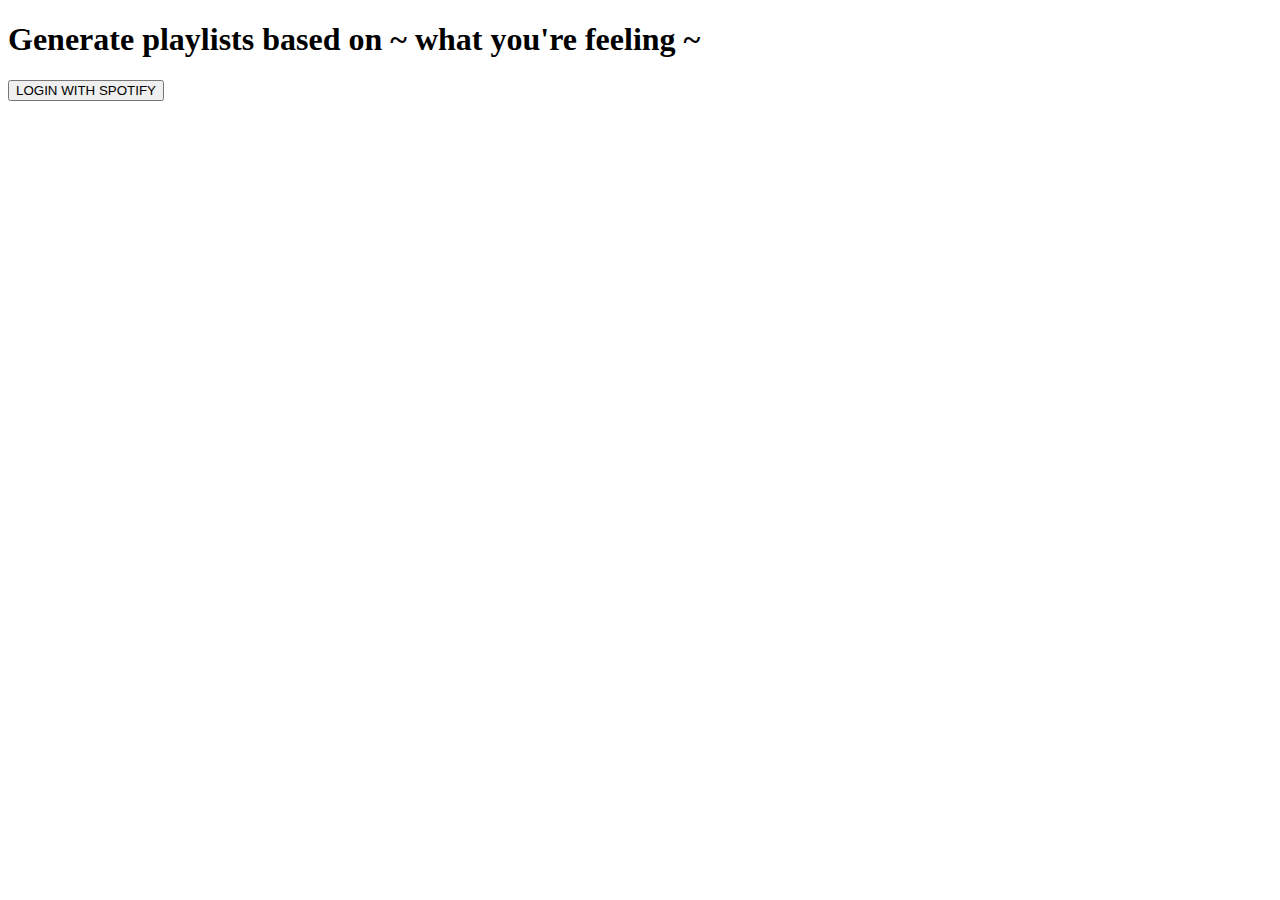
==== templates/index.html @ 7d9f46f6 "flask files" ====
<!DOCTYPE html>
<html lang="en" dir="ltr">
  <head>
    <meta charset="utf-8">
    <title>spotify project</title>
    <link rel="stylesheet" type="text/css" href="styles.css">
    <link href="https://fonts.googleapis.com/css2?family=Inter:wght@400;600&display=swap" rel="stylesheet">
  </head>
  <body>
  <nav>
  </nav>
  <div class="landing-main">
    <h1>Generate playlists based on ~ what you're feeling ~</h1>
    <button type="button" name="spotify-login">LOGIN WITH SPOTIFY</button>
  </div>
  </body>
</html>
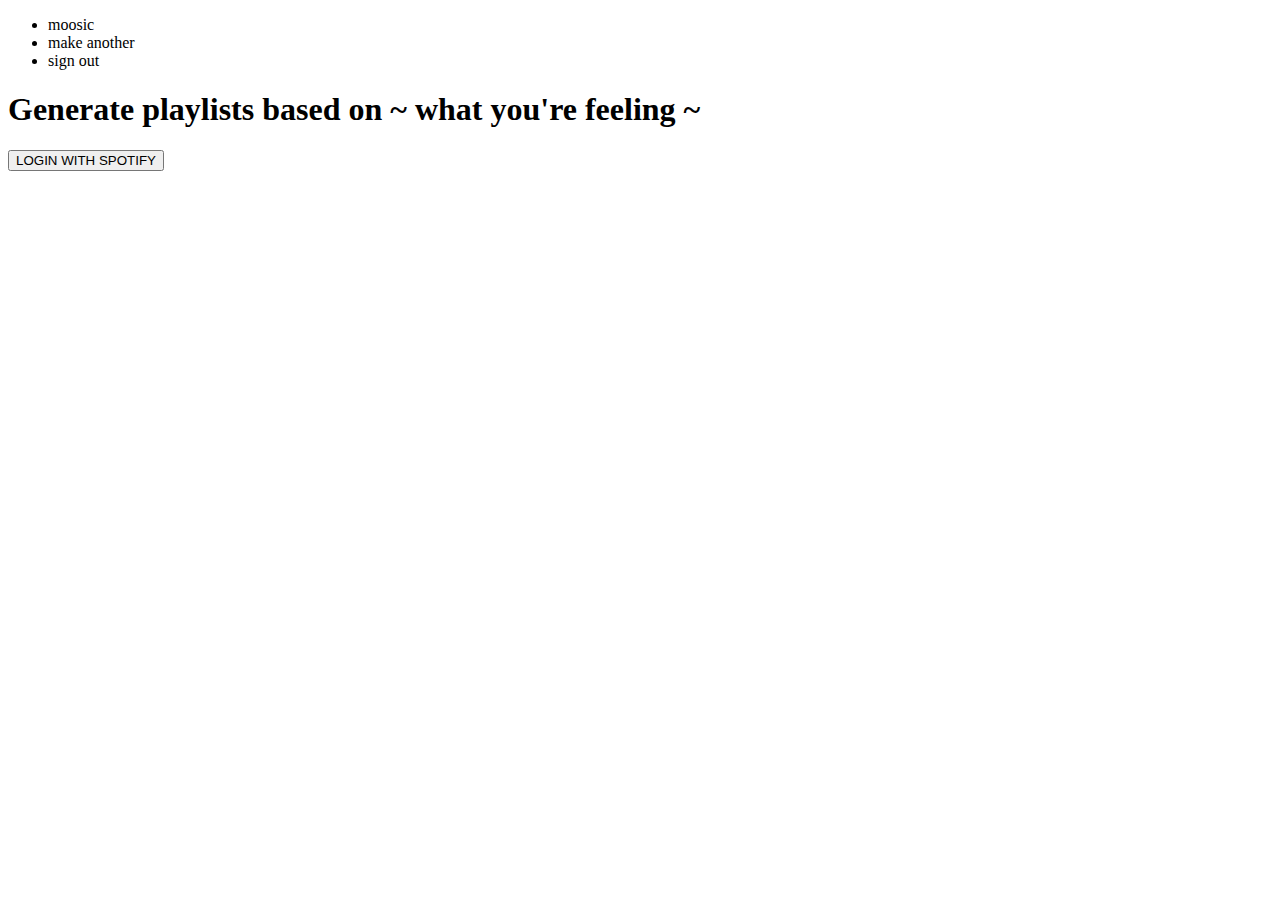
==== commit 6ef6dcd5: "moved html css files" ====
--- a/templates/index.html
+++ b/templates/index.html
@@ -3,16 +3,22 @@
   <head>
     <meta charset="utf-8">
     <title>spotify project</title>
-    <link rel="stylesheet" type="text/css" href="styles.css">
+    <link rel="stylesheet" href="static/styles.css">
     <link href="https://fonts.googleapis.com/css2?family=Inter:wght@400;600&display=swap" rel="stylesheet">
   </head>
   <body>
-  <nav>
-  </nav>
+  <header>
+    <nav>
+      <ul class="nav-links">
+        <li>moosic</li>
+        <li>make another</li>
+        <li>sign out</li>
+      </ul>
+    </nav>
+  </header>
   <div class="landing-main">
     <h1>Generate playlists based on ~ what you're feeling ~</h1>
     <button type="button" name="spotify-login">LOGIN WITH SPOTIFY</button>
   </div>
   </body>
 </html>
-
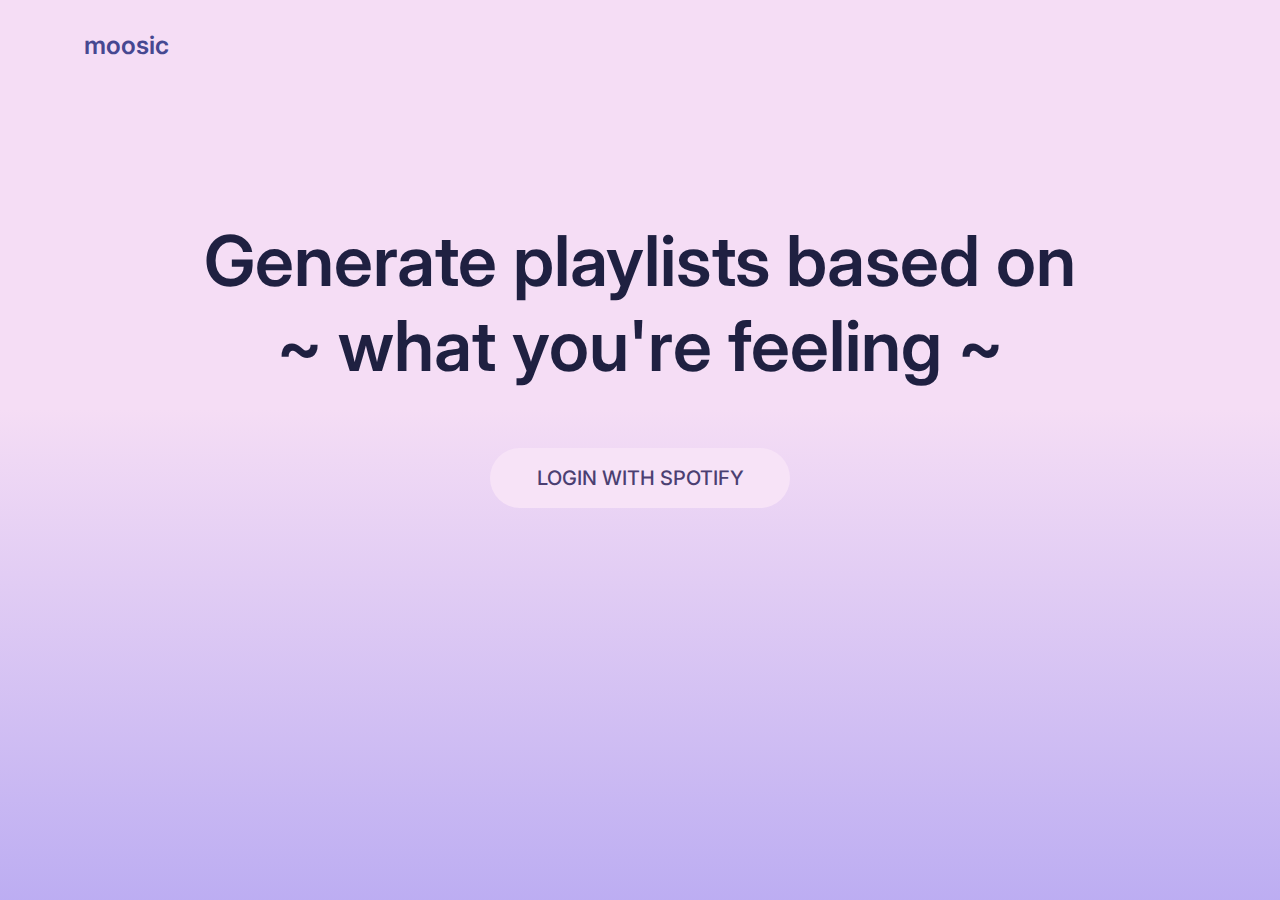
==== commit 38d61d37: "completed landing page html css" ====
--- a/templates/index.html
+++ b/templates/index.html
@@ -1,24 +1,27 @@
 <!DOCTYPE html>
 <html lang="en" dir="ltr">
-  <head>
-    <meta charset="utf-8">
-    <title>spotify project</title>
-    <link rel="stylesheet" href="static/styles.css">
-    <link href="https://fonts.googleapis.com/css2?family=Inter:wght@400;600&display=swap" rel="stylesheet">
-  </head>
-  <body>
-  <header>
-    <nav>
-      <ul class="nav-links">
-        <li>moosic</li>
-        <li>make another</li>
-        <li>sign out</li>
-      </ul>
-    </nav>
-  </header>
+
+<head>
+  <meta charset="utf-8">
+  <title>spotify project</title>
+  <link rel="stylesheet" type="text/css" href="../static/css/styles.css">
+  <link href="https://fonts.googleapis.com/css2?family=Inter:wght@400;600&display=swap" rel="stylesheet">
+</head>
+
+<body>
+  <nav>
+    <ul class="nav-links">
+      <li class="logo"><a href="#">moosic</a></li>
+    </ul>
+  </nav>
   <div class="landing-main">
-    <h1>Generate playlists based on ~ what you're feeling ~</h1>
-    <button type="button" name="spotify-login">LOGIN WITH SPOTIFY</button>
+    <div class="landing-item-top">
+      <h1 id="landing-text">Generate playlists based on</h1>
+      <h1 id="landing-text">~ what you're feeling ~</h1>
+    </div>
+    <div class="landing-item-bottom">
+      <button class="login-button" type="button" name="spotify-login">LOGIN WITH SPOTIFY</button>
+    </div>
   </div>
-  </body>
+</body>
 </html>
--- a/static/css/styles.css
+++ b/static/css/styles.css
@@ -0,0 +1,83 @@
+@import url('https://fonts.googleapis.com/css2?family=Inter:wght@400;500;600&display=swap');
+
+ * {
+   box-sizing: border-box;
+   margin: 0;
+   padding: 0;
+   font-family: Inter;
+ }
+html {
+  height: 100%;
+}
+body {
+  width: 100%;
+  background: linear-gradient(180deg, #F5DDF5 11.63%, #F5DDF5 45.45%, #BBACF2 101.46%);
+}
+
+li, a, button {
+  font-family: Inter;
+  font-weight: 600;
+}
+
+nav {
+  display: flex;
+  justify-content: space-between;
+  align-items: center;
+  padding: 30px 5%;
+}
+
+.nav-links {
+  list-style: none;
+}
+
+.nav-links li{
+  display: inline-block;
+  padding: 0px 20px;
+}
+
+.nav-links li a {
+  transition: all 0.3s ease 0s;
+  text-decoration: none;
+  color: #464891;
+  font-size: 25px;
+}
+
+.nav-links li a:hover{
+  color: #1F2041;
+}
+
+.logo {
+  cursor: pointer;
+  margin-right: auto;
+}
+
+.landing-main {
+  display: flex;
+  flex-direction: column;
+  justify-content: center;
+  align-items: center;
+  margin-top: 10%;
+  margin-bottom: 10%;
+}
+
+.landing-main h1 {
+  font-family: Inter;
+  font-weight: 600;
+  font-size: 70px;
+  text-align: center;
+  color: #1F2041;
+}
+
+.landing-main button {
+  cursor: pointer;
+  font-style: normal;
+  font-weight: 500;
+  font-size: 20px;
+  color: #4B3F72;
+  border: none;
+  border-radius: 50px;
+  background: #F7E3F7;
+  width: 300px;
+  height: 60px;
+  margin-top: 60px;
+}
